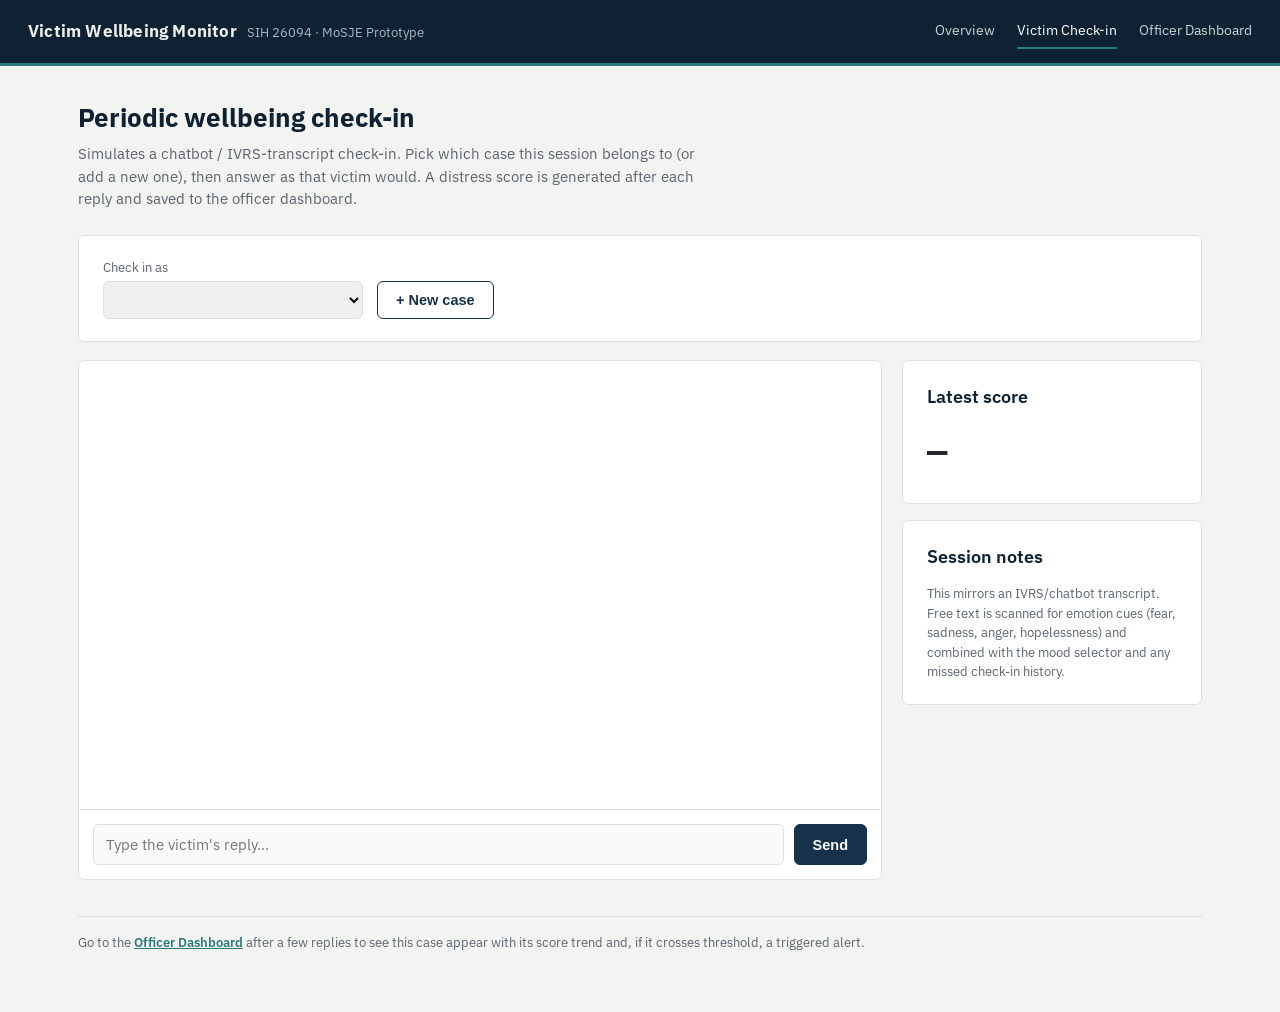
==== checkin.html @ 1a0fda7c "SIH 26094 prototype" ====
<!DOCTYPE html>
<html lang="en">
<head>
<meta charset="UTF-8">
<meta name="viewport" content="width=device-width, initial-scale=1">
<title>Victim Check-in — Victim Wellbeing Monitor</title>
<link rel="stylesheet" href="assets/style.css">
</head>
<body>

<div class="topbar">
  <div class="brand">
    <span class="mark">Victim Wellbeing Monitor</span>
    <span class="sub">SIH 26094 · MoSJE Prototype</span>
  </div>
  <nav>
    <a href="index.html">Overview</a>
    <a href="checkin.html" class="active">Victim Check-in</a>
    <a href="dashboard.html">Officer Dashboard</a>
  </nav>
</div>

<div class="shell">
  <h1>Periodic wellbeing check-in</h1>
  <p class="lede">Simulates a chatbot / IVRS-transcript check-in. Pick which case
  this session belongs to (or add a new one), then answer as that victim would.
  A distress score is generated after each reply and saved to the officer dashboard.</p>

  <div class="panel" style="margin-bottom:18px;">
    <div style="display:flex; gap:14px; align-items:flex-end; flex-wrap:wrap;">
      <div>
        <label style="font-size:12.5px; color:var(--ink-soft); display:block; margin-bottom:5px;">Check in as</label>
        <select id="victimSelect" style="padding:8px 10px; border:1px solid var(--line); border-radius:6px; font-family:inherit; min-width:260px;"></select>
      </div>
      <button class="btn secondary" id="newVictimBtn" type="button">+ New case</button>
    </div>
  </div>

  <div class="chat-wrap">
    <div class="chat-window">
      <div class="chat-log" id="chatLog"></div>
      <div class="mood-row" id="moodRow" style="display:none;"></div>
      <div class="chat-input">
        <input type="text" id="chatInput" placeholder="Type the victim's reply…" disabled>
        <button class="btn" id="sendBtn" disabled>Send</button>
      </div>
    </div>

    <div class="side-panel">
      <div class="panel">
        <h2>Latest score</h2>
        <div class="score-badge" id="liveScore">—</div>
        <div id="liveRisk" style="margin-top:6px;"></div>
      </div>
      <div class="panel">
        <h2>Session notes</h2>
        <p style="font-size:13px; color:var(--ink-soft); margin:0;">
          This mirrors an IVRS/chatbot transcript. Free text is scanned for
          emotion cues (fear, sadness, anger, hopelessness) and combined with
          the mood selector and any missed check-in history.
        </p>
      </div>
    </div>
  </div>

  <div class="footnote">
    Go to the <a href="dashboard.html" style="color:var(--teal); font-weight:600;">Officer Dashboard</a>
    after a few replies to see this case appear with its score trend and, if it
    crosses threshold, a triggered alert.
  </div>
</div>

<script src="assets/data.js"></script>
<script src="assets/engine.js"></script>
<script>
ensureSeeded();

let currentVictim = null;
let qIndex = 0;
let selectedMood = null;
let missedFlag = false;

const chatLog = document.getElementById("chatLog");
const chatInput = document.getElementById("chatInput");
const sendBtn = document.getElementById("sendBtn");
const moodRow = document.getElementById("moodRow");
const victimSelect = document.getElementById("victimSelect");
const liveScore = document.getElementById("liveScore");
const liveRisk = document.getElementById("liveRisk");

const MOODS = [
  { label: "😟 Very low", value: 15 },
  { label: "🙁 Low", value: 35 },
  { label: "😐 Okay", value: 55 },
  { label: "🙂 Good", value: 75 },
  { label: "😊 Very good", value: 92 }
];

function refreshVictimSelect() {
  const victims = loadVictims();
  victimSelect.innerHTML = victims.map(v =>
    `<option value="${v.id}">${v.code} — ${v.caseType} (${v.district})</option>`
  ).join("");
  if (victims.length) {
    currentVictim = victims.find(v => v.id === victimSelect.value) || victims[0];
    victimSelect.value = currentVictim.id;
    updateLiveScore(currentVictim.currentScore, currentVictim.riskLevel);
  }
}

function updateLiveScore(score, level) {
  liveScore.textContent = score ?? "—";
  if (level) {
    liveRisk.innerHTML = `<span class="risk-tag risk-${level}">${riskLabel(level)}</span>`;
  }
}

function botSay(text) {
  const el = document.createElement("div");
  el.className = "msg bot";
  el.textContent = text;
  chatLog.appendChild(el);
  chatLog.scrollTop = chatLog.scrollHeight;
}
function userSay(text) {
  const el = document.createElement("div");
  el.className = "msg user";
  el.textContent = text;
  chatLog.appendChild(el);
  chatLog.scrollTop = chatLog.scrollHeight;
}

function renderMoods() {
  moodRow.style.display = "flex";
  moodRow.innerHTML = "";
  MOODS.forEach(m => {
    const b = document.createElement("div");
    b.className = "mood-btn";
    b.textContent = m.label;
    b.onclick = () => {
      selectedMood = m.value;
      [...moodRow.children].forEach(c => c.classList.remove("selected"));
      b.classList.add("selected");
    };
    moodRow.appendChild(b);
  });
}

function startSession() {
  chatLog.innerHTML = "";
  qIndex = 0;
  selectedMood = null;
  chatInput.disabled = false;
  sendBtn.disabled = false;
  renderMoods();
  botSay(`Hello, this is your scheduled wellbeing check-in for case ${currentVictim.code}. There are no wrong answers — please answer as honestly as you can.`);
  askNext();
}

function askNext() {
  if (qIndex < QUESTIONS.length) {
    botSay(QUESTIONS[qIndex].text);
  } else {
    botSay("Thank you for sharing. We've logged this check-in. Support is always available if you need to reach your counsellor sooner.");
    chatInput.disabled = true;
    sendBtn.disabled = true;
  }
}

function handleSend() {
  const text = chatInput.value.trim();
  if (!text) return;
  userSay(text);
  chatInput.value = "";

  const mood = selectedMood ?? 50;
  const prev = currentVictim.checkins.length
    ? currentVictim.checkins[currentVictim.checkins.length - 1].score
    : currentVictim.currentScore;

  const result = computeCheckinScore({ text, moodValue: mood, missed: missedFlag, previousScore: prev });

  const checkin = {
    date: new Date().toISOString(),
    text, moodValue: mood,
    score: result.score,
    breakdown: result.breakdown,
    matched: result.matched
  };
  currentVictim = addCheckin(currentVictim.id, checkin);
  updateLiveScore(result.score, currentVictim.riskLevel);

  qIndex++;
  selectedMood = null;
  [...moodRow.children].forEach(c => c.classList.remove("selected"));
  setTimeout(askNext, 400);
}

sendBtn.onclick = handleSend;
chatInput.addEventListener("keydown", e => { if (e.key === "Enter") handleSend(); });

victimSelect.onchange = () => {
  const victims = loadVictims();
  currentVictim = victims.find(v => v.id === victimSelect.value);
  startSession();
};

document.getElementById("newVictimBtn").onclick = () => {
  const caseType = prompt("Case type (e.g. Assault case, Witness intimidation, Caste-based violence):", "Assault case (POA Act)");
  if (caseType === null) return;
  const district = prompt("District:", "Chennai") || "Unknown";
  const state = prompt("State:", "Tamil Nadu") || "Unknown";
  const channel = prompt("Channel (Chatbot / IVRS / SMS / Mobile App / Web Portal):", "Chatbot") || "Chatbot";
  const v = createVictim({ caseType, district, state, channel });
  refreshVictimSelect();
  victimSelect.value = v.id;
  currentVictim = v;
  startSession();
};

refreshVictimSelect();
startSession();
</script>
</body>
</html>
---- assets/style.css ----
@import url('https://fonts.googleapis.com/css2?family=IBM+Plex+Sans:wght@400;500;600;700&family=IBM+Plex+Mono:wght@500&display=swap');

:root {
  --navy: #16324A;
  --navy-deep: #0E2233;
  --teal: #2C7A7A;
  --teal-light: #E4F1F0;
  --bg: #F3F4F1;
  --panel: #FFFFFF;
  --ink: #23272B;
  --ink-soft: #5B6470;
  --line: #DDE1DD;
  --amber: #C4832A;
  --amber-bg: #FBF0DE;
  --red: #AB4438;
  --red-bg: #FAE7E3;
  --green: #3F7A55;
  --green-bg: #E5F1E7;
  --radius: 6px;
}

* { box-sizing: border-box; }

html, body {
  margin: 0;
  background: var(--bg);
  color: var(--ink);
  font-family: 'IBM Plex Sans', -apple-system, sans-serif;
  font-size: 15px;
  line-height: 1.5;
}

a { color: inherit; }

.topbar {
  background: var(--navy-deep);
  color: #EDEFEA;
  padding: 14px 28px;
  display: flex;
  align-items: center;
  justify-content: space-between;
  border-bottom: 3px solid var(--teal);
}
.topbar .brand {
  display: flex;
  align-items: baseline;
  gap: 10px;
}
.topbar .brand .mark {
  font-weight: 700;
  font-size: 17px;
  letter-spacing: 0.2px;
}
.topbar .brand .sub {
  font-size: 12.5px;
  color: #A9B6BE;
}
.topbar nav {
  display: flex;
  gap: 22px;
  font-size: 14px;
}
.topbar nav a {
  text-decoration: none;
  color: #CBD3D6;
  padding: 6px 0;
  border-bottom: 2px solid transparent;
}
.topbar nav a.active, .topbar nav a:hover {
  color: #fff;
  border-bottom-color: var(--teal);
}

.shell {
  max-width: 1180px;
  margin: 0 auto;
  padding: 32px 28px 60px;
}

.panel {
  background: var(--panel);
  border: 1px solid var(--line);
  border-radius: var(--radius);
  padding: 22px 24px;
}

h1 { font-size: 26px; margin: 0 0 6px; font-weight: 700; color: var(--navy-deep); }
h2 { font-size: 18px; margin: 0 0 14px; font-weight: 600; color: var(--navy-deep); }
p.lede { color: var(--ink-soft); max-width: 620px; margin: 0 0 24px; }

.btn {
  display: inline-flex;
  align-items: center;
  gap: 8px;
  padding: 10px 18px;
  border-radius: var(--radius);
  border: 1px solid var(--navy);
  background: var(--navy);
  color: #fff;
  font-size: 14.5px;
  font-weight: 600;
  cursor: pointer;
  text-decoration: none;
}
.btn:hover { background: var(--navy-deep); }
.btn.secondary {
  background: transparent;
  color: var(--navy);
}
.btn.secondary:hover { background: var(--teal-light); }

.grid {
  display: grid;
  gap: 18px;
}

/* -------- landing -------- */
.hero {
  display: grid;
  grid-template-columns: 1.1fr 0.9fr;
  gap: 36px;
  align-items: center;
  padding: 40px 0 44px;
}
.hero .stat-strip {
  display: flex;
  gap: 26px;
  margin-top: 22px;
}
.hero .stat-strip div { }
.hero .stat-strip .num { font-size: 26px; font-weight: 700; color: var(--navy-deep); font-family: 'IBM Plex Mono', monospace; }
.hero .stat-strip .lab { font-size: 12.5px; color: var(--ink-soft); }
.hero-card {
  background: var(--navy-deep);
  color: #E7ECE8;
  border-radius: 10px;
  padding: 26px;
}
.hero-card .row { display: flex; justify-content: space-between; padding: 9px 0; border-bottom: 1px solid rgba(255,255,255,0.1); font-size: 14px; }
.hero-card .row:last-child { border-bottom: none; }
.hero-card .row b { color: #fff; }

.pillars {
  display: grid;
  grid-template-columns: repeat(3, 1fr);
  gap: 16px;
  margin-top: 30px;
}
.pillar {
  border: 1px solid var(--line);
  border-left: 3px solid var(--teal);
  border-radius: var(--radius);
  padding: 16px 18px;
  background: var(--panel);
}
.pillar h3 { margin: 0 0 6px; font-size: 15px; }
.pillar p { margin: 0; font-size: 13.5px; color: var(--ink-soft); }

.footnote {
  margin-top: 36px;
  font-size: 12.5px;
  color: var(--ink-soft);
  border-top: 1px solid var(--line);
  padding-top: 16px;
}

/* -------- chat / checkin -------- */
.chat-wrap {
  display: grid;
  grid-template-columns: 1fr 300px;
  gap: 20px;
}
.chat-window {
  background: var(--panel);
  border: 1px solid var(--line);
  border-radius: var(--radius);
  height: 520px;
  display: flex;
  flex-direction: column;
}
.chat-log {
  flex: 1;
  overflow-y: auto;
  padding: 20px;
  display: flex;
  flex-direction: column;
  gap: 12px;
}
.msg { max-width: 75%; padding: 10px 14px; border-radius: 10px; font-size: 14.5px; }
.msg.bot { align-self: flex-start; background: var(--teal-light); color: #17403F; border-bottom-left-radius: 2px; }
.msg.user { align-self: flex-end; background: var(--navy); color: #fff; border-bottom-right-radius: 2px; }
.chat-input {
  display: flex;
  gap: 10px;
  padding: 14px;
  border-top: 1px solid var(--line);
}
.chat-input input[type=text] {
  flex: 1;
  padding: 10px 12px;
  border: 1px solid var(--line);
  border-radius: var(--radius);
  font-size: 14.5px;
  font-family: inherit;
}
.mood-row { display: flex; gap: 8px; padding: 0 14px 14px; }
.mood-btn {
  flex: 1;
  padding: 8px 4px;
  text-align: center;
  border: 1px solid var(--line);
  border-radius: var(--radius);
  background: #fff;
  cursor: pointer;
  font-size: 13px;
}
.mood-btn.selected { border-color: var(--navy); background: var(--teal-light); }

.side-panel .panel { margin-bottom: 16px; }
.score-badge {
  font-family: 'IBM Plex Mono', monospace;
  font-size: 34px;
  font-weight: 600;
}
.risk-tag {
  display: inline-block;
  padding: 3px 10px;
  border-radius: 20px;
  font-size: 12px;
  font-weight: 600;
}
.risk-high { background: var(--red-bg); color: var(--red); }
.risk-medium { background: var(--amber-bg); color: var(--amber); }
.risk-low { background: var(--green-bg); color: var(--green); }

/* -------- dashboard -------- */
.stat-cards {
  display: grid;
  grid-template-columns: repeat(4, 1fr);
  gap: 14px;
  margin-bottom: 22px;
}
.stat-card {
  background: var(--panel);
  border: 1px solid var(--line);
  border-radius: var(--radius);
  padding: 16px 18px;
}
.stat-card .n { font-family: 'IBM Plex Mono', monospace; font-size: 26px; font-weight: 600; color: var(--navy-deep); }
.stat-card .l { font-size: 12.5px; color: var(--ink-soft); margin-top: 2px; }

.dash-grid {
  display: grid;
  grid-template-columns: 1.5fr 1fr;
  gap: 18px;
  align-items: start;
}

.filters { display: flex; gap: 10px; margin-bottom: 14px; flex-wrap: wrap; }
.filters select {
  padding: 7px 10px;
  border: 1px solid var(--line);
  border-radius: var(--radius);
  font-family: inherit;
  font-size: 13.5px;
  background: #fff;
}

table { width: 100%; border-collapse: collapse; font-size: 13.8px; }
th { text-align: left; padding: 9px 10px; color: var(--ink-soft); font-weight: 600; font-size: 12.5px; border-bottom: 1px solid var(--line); }
td { padding: 10px 10px; border-bottom: 1px solid var(--line); }
tr.victim-row { cursor: pointer; }
tr.victim-row:hover { background: var(--teal-light); }
tr.selected { background: var(--teal-light); }

.trend-arrow-up { color: var(--red); }
.trend-arrow-down { color: var(--green); }
.trend-arrow-flat { color: var(--ink-soft); }

.alert-item {
  border-left: 3px solid var(--red);
  background: var(--red-bg);
  padding: 10px 12px;
  border-radius: 4px;
  margin-bottom: 10px;
  font-size: 13.5px;
}
.alert-item .meta { font-size: 12px; color: var(--ink-soft); margin-top: 4px; }

.explain-bar-row { display: flex; align-items: center; gap: 10px; margin-bottom: 8px; font-size: 13px; }
.explain-bar-row .label { width: 170px; color: var(--ink-soft); flex-shrink: 0; }
.explain-bar-track { flex: 1; background: #EDEFEC; border-radius: 4px; height: 8px; overflow: hidden; }
.explain-bar-fill { height: 100%; background: var(--teal); }
.explain-bar-row .val { width: 30px; text-align: right; font-family: 'IBM Plex Mono', monospace; font-size: 12px; }

.intervention-list { list-style: none; padding: 0; margin: 0; }
.intervention-list li {
  padding: 8px 0;
  border-bottom: 1px dashed var(--line);
  font-size: 13.8px;
}
.intervention-list li:last-child { border-bottom: none; }

.empty-state { color: var(--ink-soft); font-size: 13.5px; padding: 20px 0; text-align: center; }

@media (max-width: 900px) {
  .hero, .chat-wrap, .dash-grid, .stat-cards, .pillars { grid-template-columns: 1fr; }
  .topbar nav { display: none; }
}
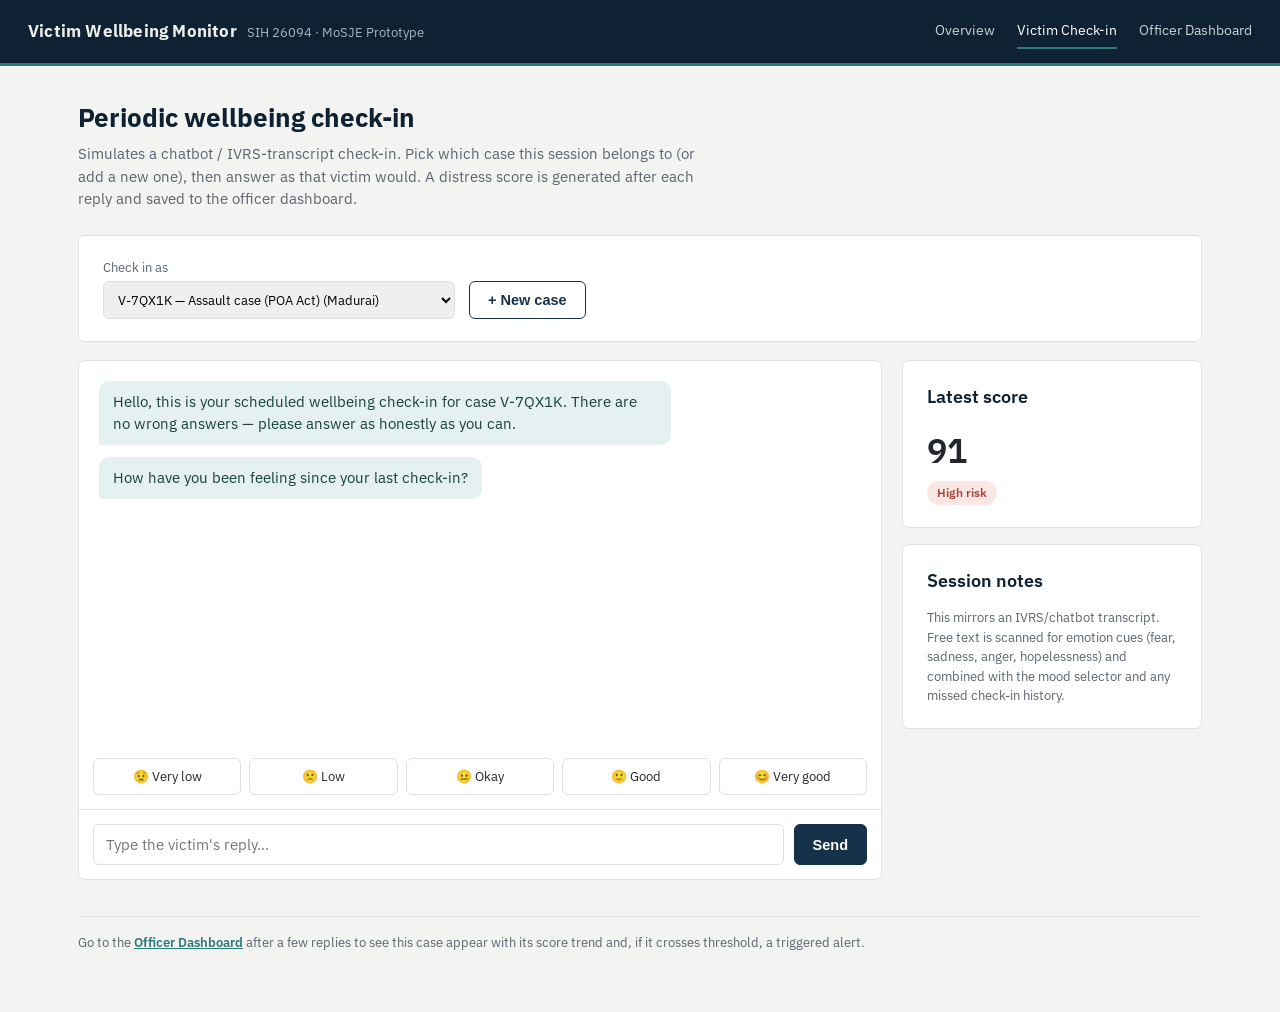
==== commit ebcec359: "Fix script load order so seed data and New case work" ====
--- a/checkin.html
+++ b/checkin.html
@@ -70,8 +70,8 @@
   </div>
 </div>
 
+<script src="assets/engine.js"></script>
 <script src="assets/data.js"></script>
-<script src="assets/engine.js"></script>
 <script>
 ensureSeeded();
 
